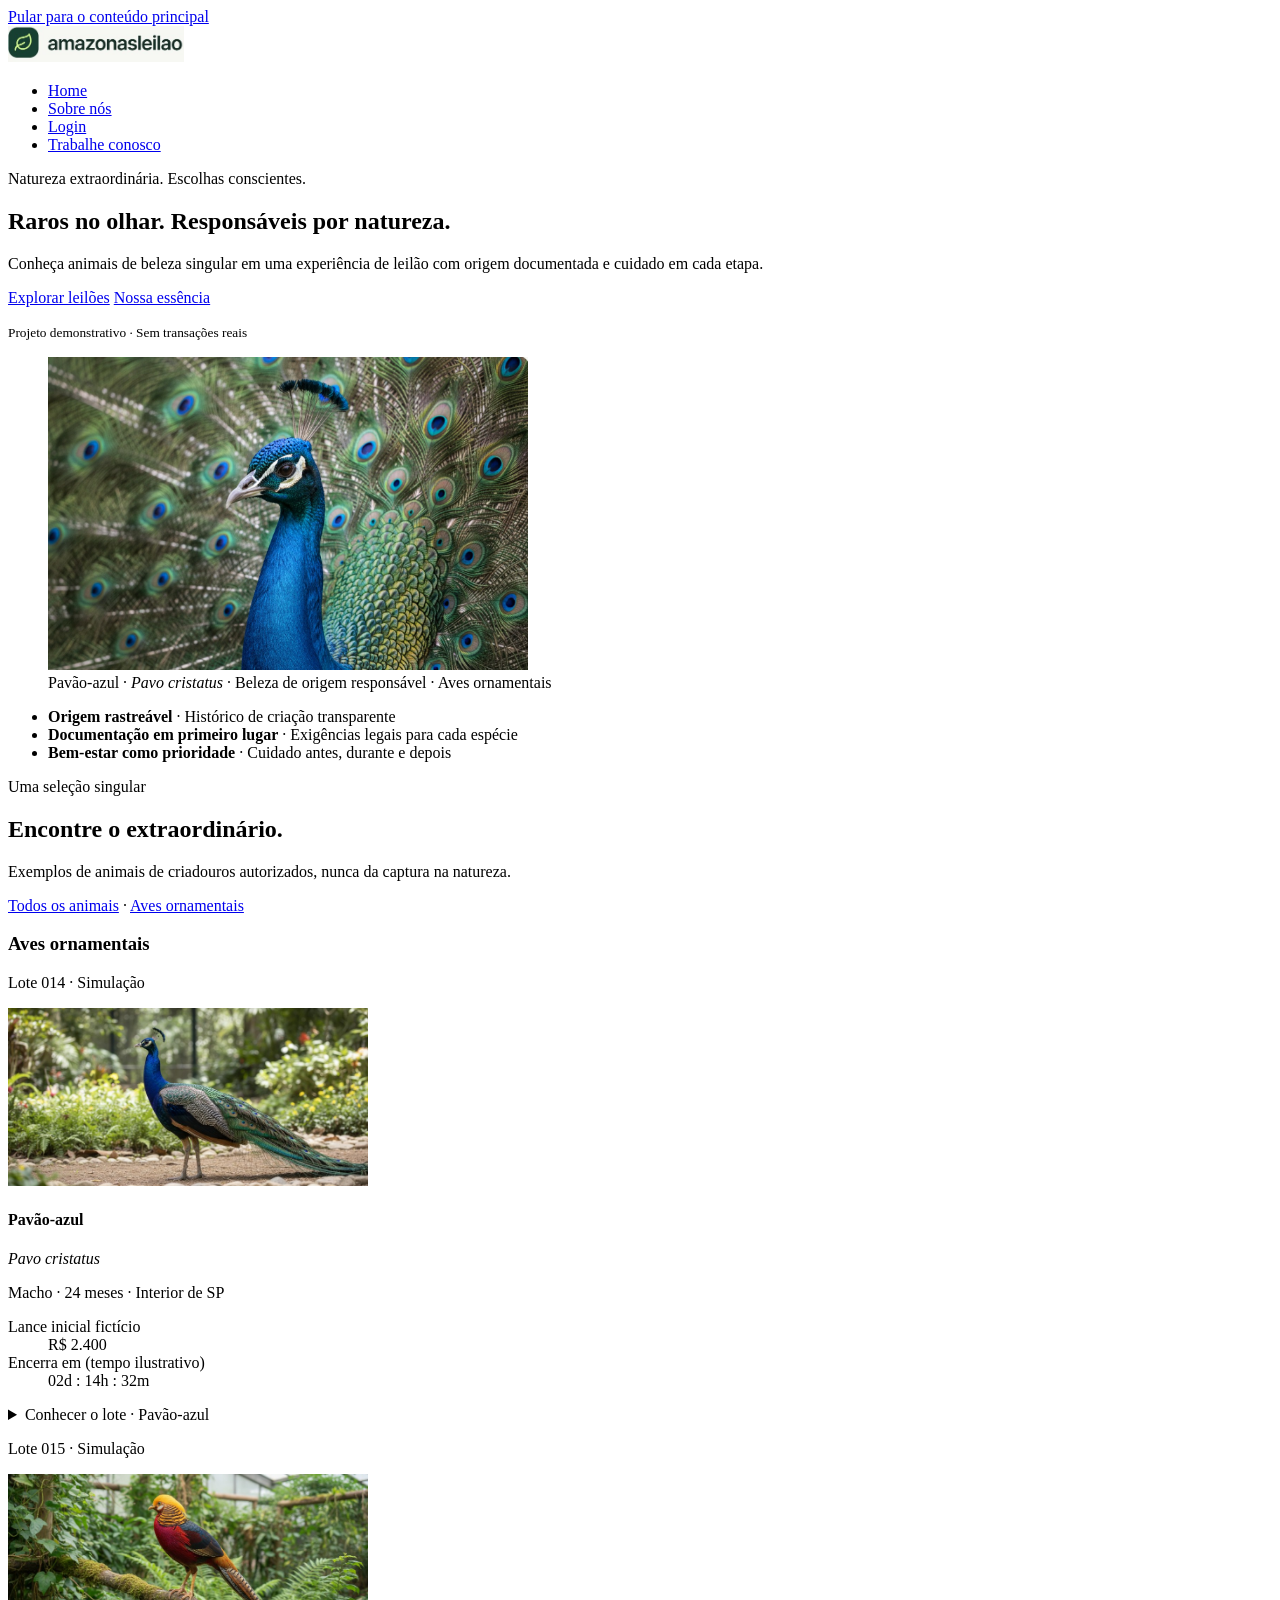
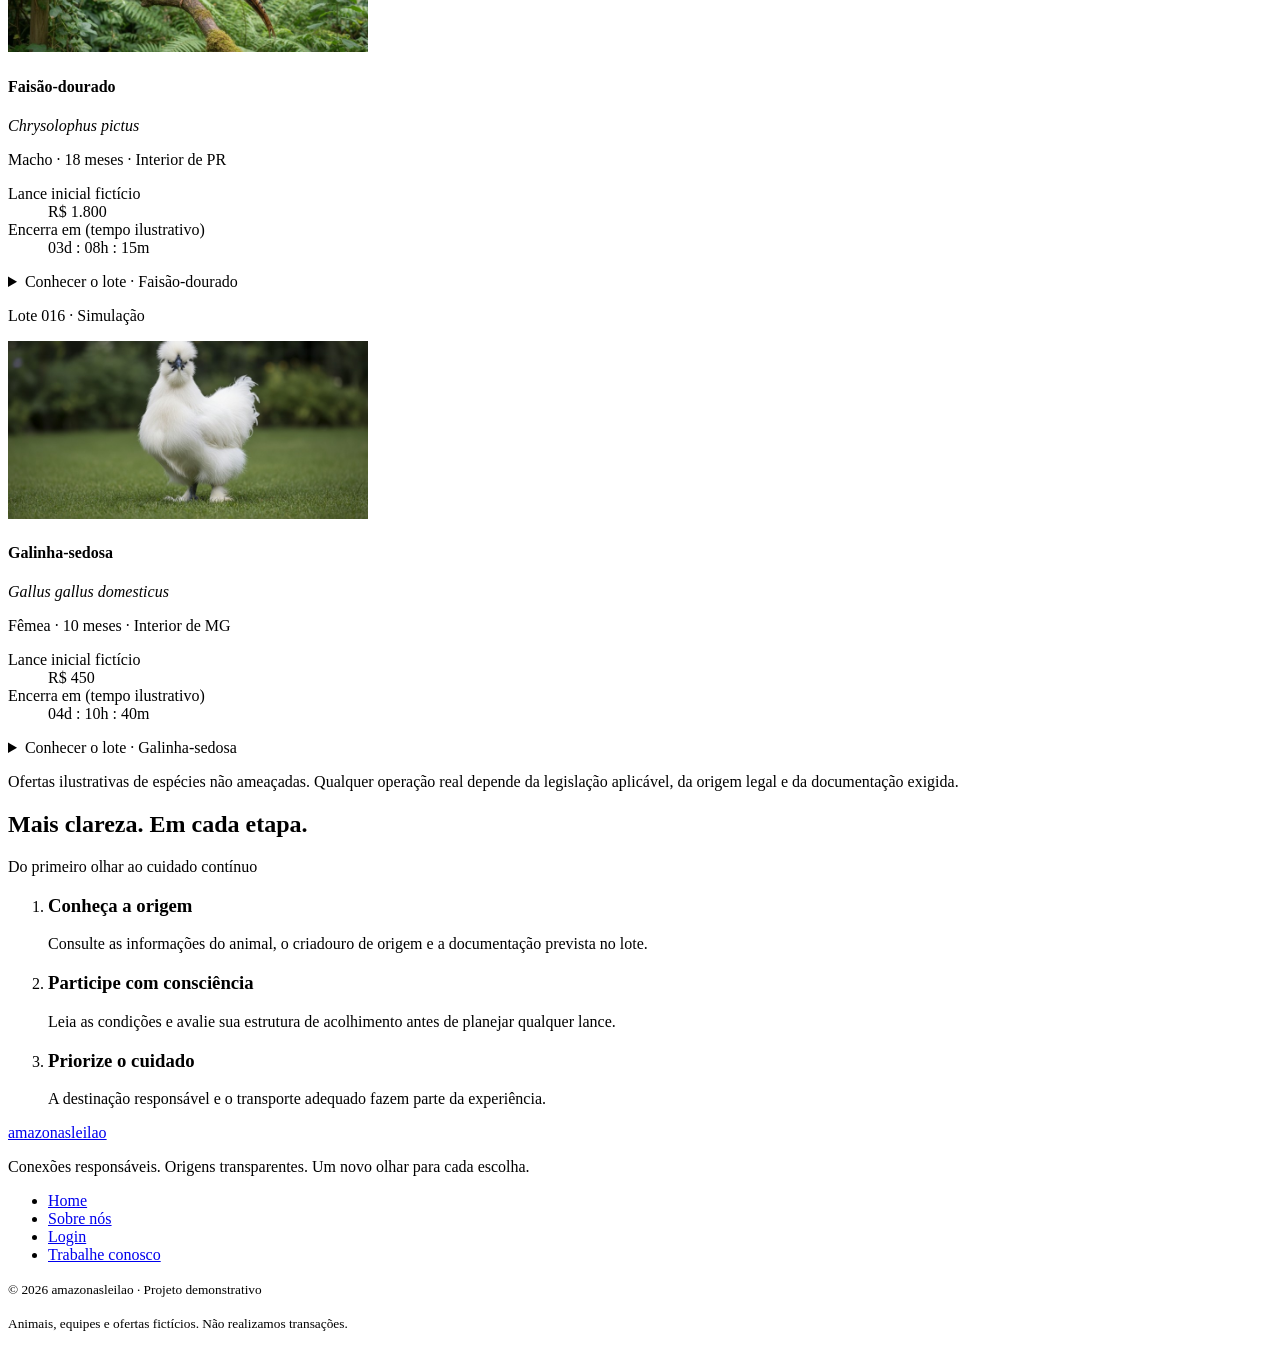
==== docs/index.html @ 429ac083 "Organiza site em docs para GitHub Pages" ====
<!DOCTYPE html>
<html lang="pt-BR">
<head>
  <meta charset="UTF-8">
  <meta name="viewport" content="width=device-width, initial-scale=1.0">
  <meta name="description" content="Amazonasleilao: conexões responsáveis, origens transparentes. Projeto demonstrativo de leilões de animais de criação.">
  <title>Home | Amazonasleilao</title>
</head>
<body>
  <a href="#conteudo">Pular para o conteúdo principal</a>
  <header>
    <a href="index.html"><img src="imagens/logo.jpg" alt="Amazonasleilao · página inicial" width="176" loading="lazy"></a>
    <nav aria-label="Navegação principal"><ul>
      <li><a href="index.html" aria-current="page">Home</a></li>
      <li><a href="sobre.html">Sobre nós</a></li>
      <li><a href="login.html">Login</a></li>
      <li><a href="trabalhe-conosco.html">Trabalhe conosco</a></li>
</ul></nav>
  </header>
  <main id="conteudo" tabindex="-1">
    <section aria-labelledby="apresentacao">
      <p>Natureza extraordinária. Escolhas conscientes.</p>
      <h1 id="apresentacao">Raros no olhar. Responsáveis por natureza.</h1>
      <p>Conheça animais de beleza singular em uma experiência de leilão com origem documentada e cuidado em cada etapa.</p>
      <p><a href="#leiloes">Explorar leilões</a> <a href="sobre.html">Nossa essência</a></p>
      <p><small>Projeto demonstrativo · Sem transações reais</small></p>
      <figure><img src="imagens/pavao-destaque.jpg" alt="Pavão-azul com a cauda aberta, exibindo suas penas azuis e verdes." width="480" loading="lazy"><figcaption>Pavão-azul · <i lang="la">Pavo cristatus</i> · Beleza de origem responsável · Aves ornamentais</figcaption></figure>
      <ul>
        <li><strong>Origem rastreável</strong> · Histórico de criação transparente</li>
        <li><strong>Documentação em primeiro lugar</strong> · Exigências legais para cada espécie</li>
        <li><strong>Bem-estar como prioridade</strong> · Cuidado antes, durante e depois</li>
      </ul>
    </section>
    <section id="leiloes" aria-labelledby="selecao">
      <p>Uma seleção singular</p>
      <h2 id="selecao">Encontre o extraordinário.</h2>
      <p>Exemplos de animais de criadouros autorizados, nunca da captura na natureza.</p>
      <nav aria-label="Categorias de animais"><a href="#lotes">Todos os animais</a> · <a href="#aves-ornamentais">Aves ornamentais</a></nav>
      <div id="lotes">
      <section id="aves-ornamentais" aria-labelledby="titulo-aves">
      <h3 id="titulo-aves">Aves ornamentais</h3>
      <article id="lote-014" aria-labelledby="nome-014">
        <p>Lote 014 · Simulação</p>
        <img src="imagens/pavao-azul.jpg" alt="Pavão-azul em um ambiente arborizado de criação." width="360" loading="lazy">
        <h4 id="nome-014">Pavão-azul</h4>
        <p><i lang="la">Pavo cristatus</i></p><p>Macho · 24 meses · Interior de SP</p>
        <dl><dt>Lance inicial fictício</dt><dd>R$ 2.400</dd><dt>Encerra em (tempo ilustrativo)</dt><dd>02d : 14h : 32m</dd></dl>
        <details><summary>Conhecer o lote · Pavão-azul</summary><p>Oferta ilustrativa. Consulte as informações do animal, o criadouro de origem e a documentação prevista no lote antes de planejar qualquer lance.</p><p><a href="login.html">Entrar para acompanhar sua seleção</a></p></details>
      </article>
      <article id="lote-015" aria-labelledby="nome-015">
        <p>Lote 015 · Simulação</p>
        <img src="imagens/faisao-dourado.jpg" alt="Faisão-dourado em um ambiente arborizado de criação." width="360" loading="lazy">
        <h4 id="nome-015">Faisão-dourado</h4>
        <p><i lang="la">Chrysolophus pictus</i></p><p>Macho · 18 meses · Interior de PR</p>
        <dl><dt>Lance inicial fictício</dt><dd>R$ 1.800</dd><dt>Encerra em (tempo ilustrativo)</dt><dd>03d : 08h : 15m</dd></dl>
        <details><summary>Conhecer o lote · Faisão-dourado</summary><p>Oferta ilustrativa. Consulte as informações do animal, o criadouro de origem e a documentação prevista no lote antes de planejar qualquer lance.</p><p><a href="login.html">Entrar para acompanhar sua seleção</a></p></details>
      </article>
      <article id="lote-016" aria-labelledby="nome-016">
        <p>Lote 016 · Simulação</p>
        <img src="imagens/galinha-sedosa.jpg" alt="Galinha-sedosa em um ambiente arborizado de criação." width="360" loading="lazy">
        <h4 id="nome-016">Galinha-sedosa</h4>
        <p><i lang="la">Gallus gallus domesticus</i></p><p>Fêmea · 10 meses · Interior de MG</p>
        <dl><dt>Lance inicial fictício</dt><dd>R$ 450</dd><dt>Encerra em (tempo ilustrativo)</dt><dd>04d : 10h : 40m</dd></dl>
        <details><summary>Conhecer o lote · Galinha-sedosa</summary><p>Oferta ilustrativa. Consulte as informações do animal, o criadouro de origem e a documentação prevista no lote antes de planejar qualquer lance.</p><p><a href="login.html">Entrar para acompanhar sua seleção</a></p></details>
      </article>
      </section>
      </div>
      <aside aria-label="Informações sobre as ofertas"><p>Ofertas ilustrativas de espécies não ameaçadas. Qualquer operação real depende da legislação aplicável, da origem legal e da documentação exigida.</p></aside>
    </section>
    <section aria-labelledby="etapas">
      <h2 id="etapas">Mais clareza. Em cada etapa.</h2><p>Do primeiro olhar ao cuidado contínuo</p>
      <ol>
        <li><h3>Conheça a origem</h3><p>Consulte as informações do animal, o criadouro de origem e a documentação prevista no lote.</p></li>
        <li><h3>Participe com consciência</h3><p>Leia as condições e avalie sua estrutura de acolhimento antes de planejar qualquer lance.</p></li>
        <li><h3>Priorize o cuidado</h3><p>A destinação responsável e o transporte adequado fazem parte da experiência.</p></li>
      </ol>
    </section>
  </main>
  <footer>
    <p><a href="index.html">amazonasleilao</a></p>
    <p>Conexões responsáveis. Origens transparentes. Um novo olhar para cada escolha.</p>
    <nav aria-label="Navegação do rodapé"><ul>
      <li><a href="index.html" aria-current="page">Home</a></li>
      <li><a href="sobre.html">Sobre nós</a></li>
      <li><a href="login.html">Login</a></li>
      <li><a href="trabalhe-conosco.html">Trabalhe conosco</a></li>
</ul></nav>
    <p><small>&copy; 2026 amazonasleilao · Projeto demonstrativo</small></p>
    <p><small>Animais, equipes e ofertas fictícios. Não realizamos transações.</small></p>
  </footer>
</body>
</html>
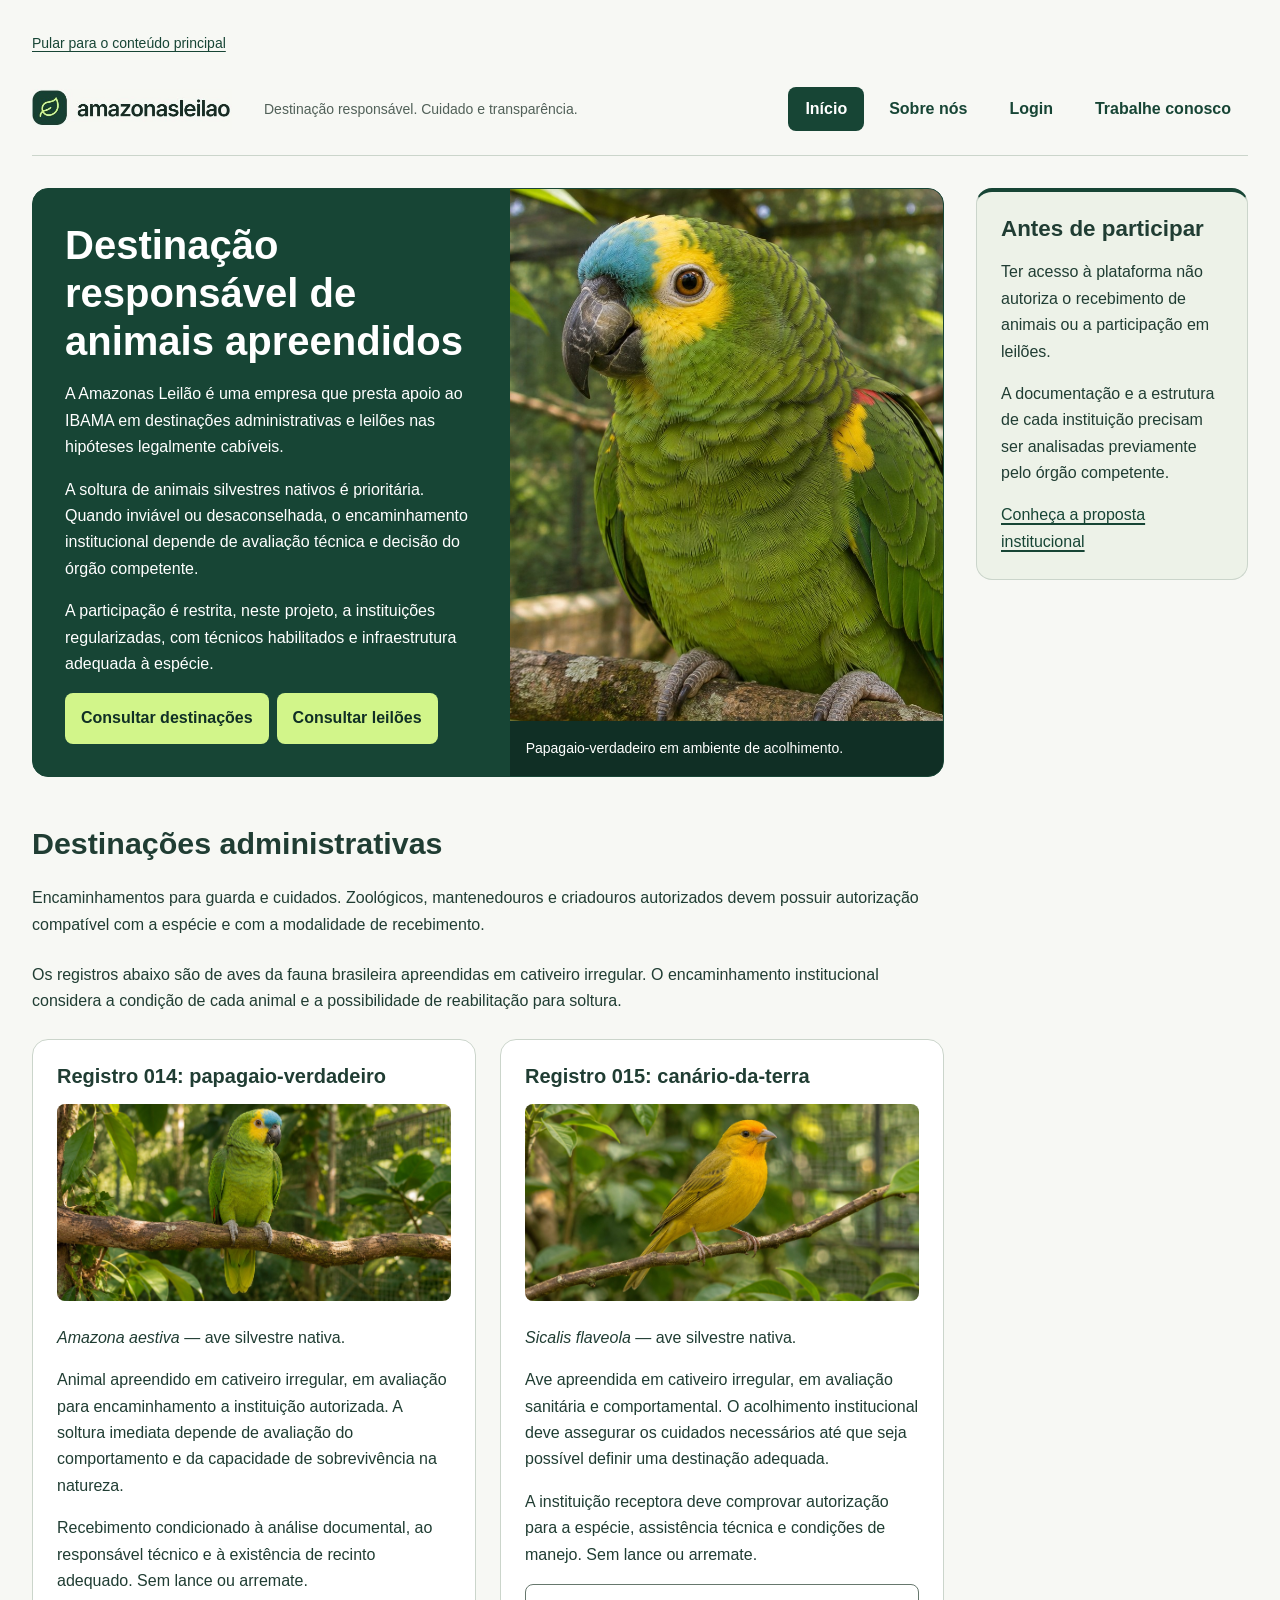
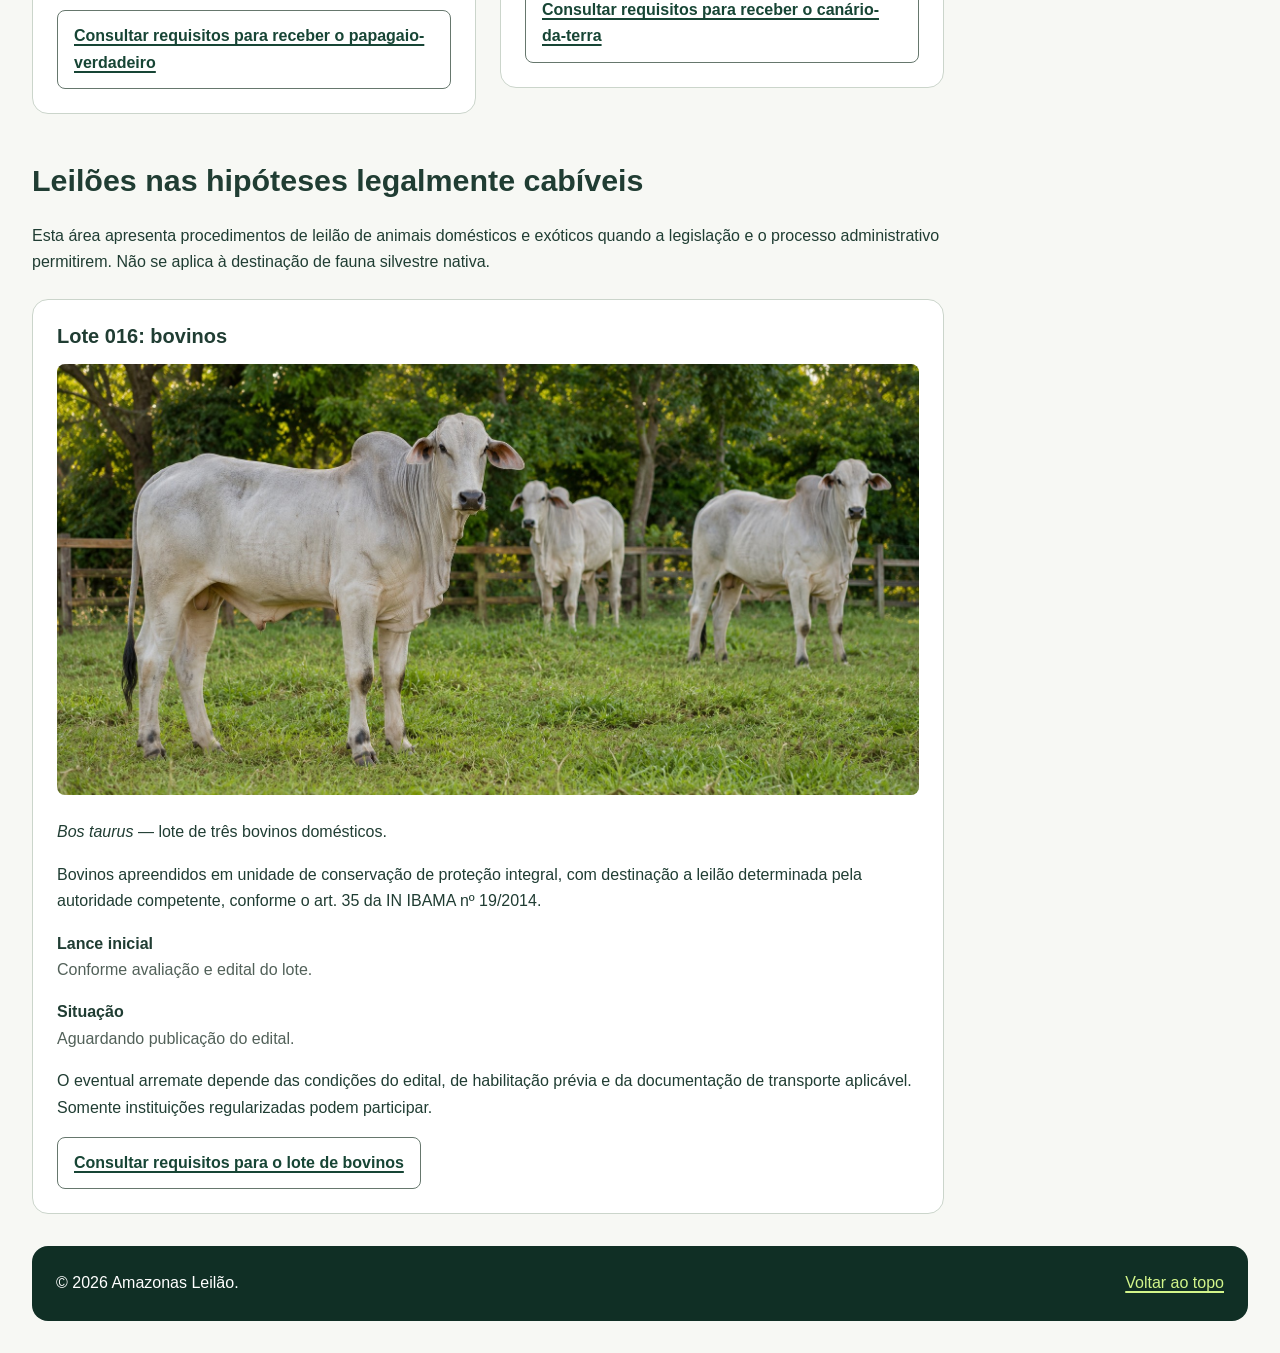
==== commit 39e51c29: "Restaura versao com CSS da segunda entrega em docs" ====
--- a/docs/index.html
+++ b/docs/index.html
@@ -3,90 +3,87 @@
 <head>
   <meta charset="UTF-8">
   <meta name="viewport" content="width=device-width, initial-scale=1.0">
-  <meta name="description" content="Amazonasleilao: conexões responsáveis, origens transparentes. Projeto demonstrativo de leilões de animais de criação.">
-  <title>Home | Amazonasleilao</title>
+  <meta name="description" content="Destinações administrativas e leilões demonstrativos de animais apreendidos.">
+  <title>Início | Amazonas Leilão</title>
+  <link rel="stylesheet" href="index.css">
 </head>
-<body>
-  <a href="#conteudo">Pular para o conteúdo principal</a>
-  <header>
-    <a href="index.html"><img src="imagens/logo.jpg" alt="Amazonasleilao · página inicial" width="176" loading="lazy"></a>
-    <nav aria-label="Navegação principal"><ul>
-      <li><a href="index.html" aria-current="page">Home</a></li>
-      <li><a href="sobre.html">Sobre nós</a></li>
-      <li><a href="login.html">Login</a></li>
-      <li><a href="trabalhe-conosco.html">Trabalhe conosco</a></li>
-</ul></nav>
+<body class="inicio">
+  <a class="pular" href="#conteudo">Pular para o conteúdo principal</a>
+  <header id="topo">
+    <a class="logo" href="index.html"><img src="imagens/logo.jpg" alt="Amazonas Leilão, página inicial" width="176"></a>
+    <p>Destinação responsável. Cuidado e transparência.</p>
+    <nav aria-label="Navegação principal">
+      <ul>
+        <li><a href="index.html" aria-current="page">Início</a></li>
+        <li><a href="sobre.html">Sobre nós</a></li>
+        <li><a href="login.html">Login</a></li>
+        <li><a href="trabalhe-conosco.html">Trabalhe conosco</a></li>
+      </ul>
+    </nav>
   </header>
   <main id="conteudo" tabindex="-1">
-    <section aria-labelledby="apresentacao">
-      <p>Natureza extraordinária. Escolhas conscientes.</p>
-      <h1 id="apresentacao">Raros no olhar. Responsáveis por natureza.</h1>
-      <p>Conheça animais de beleza singular em uma experiência de leilão com origem documentada e cuidado em cada etapa.</p>
-      <p><a href="#leiloes">Explorar leilões</a> <a href="sobre.html">Nossa essência</a></p>
-      <p><small>Projeto demonstrativo · Sem transações reais</small></p>
-      <figure><img src="imagens/pavao-destaque.jpg" alt="Pavão-azul com a cauda aberta, exibindo suas penas azuis e verdes." width="480" loading="lazy"><figcaption>Pavão-azul · <i lang="la">Pavo cristatus</i> · Beleza de origem responsável · Aves ornamentais</figcaption></figure>
-      <ul>
-        <li><strong>Origem rastreável</strong> · Histórico de criação transparente</li>
-        <li><strong>Documentação em primeiro lugar</strong> · Exigências legais para cada espécie</li>
-        <li><strong>Bem-estar como prioridade</strong> · Cuidado antes, durante e depois</li>
-      </ul>
+    <section class="apresentacao">
+      <div class="apresentacao-texto">
+        <h1>Destinação responsável de animais apreendidos</h1>
+        <p>A Amazonas Leilão é uma empresa que presta apoio ao IBAMA em destinações administrativas e leilões nas hipóteses legalmente cabíveis.</p>
+        <p>A soltura de animais silvestres nativos é prioritária. Quando inviável ou desaconselhada, o encaminhamento institucional depende de avaliação técnica e decisão do órgão competente.</p>
+        <p>A participação é restrita, neste projeto, a instituições regularizadas, com técnicos habilitados e infraestrutura adequada à espécie.</p>
+        <p class="acoes"><a href="#destinacoes">Consultar destinações</a><a href="#leiloes">Consultar leilões</a></p>
+      </div>
+      <figure>
+        <img src="imagens/papagaio-destaque.jpg" alt="Papagaio-verdadeiro com testa azul e face amarela, pousado em um galho." width="480">
+        <figcaption>Papagaio-verdadeiro em ambiente de acolhimento.</figcaption>
+      </figure>
     </section>
-    <section id="leiloes" aria-labelledby="selecao">
-      <p>Uma seleção singular</p>
-      <h2 id="selecao">Encontre o extraordinário.</h2>
-      <p>Exemplos de animais de criadouros autorizados, nunca da captura na natureza.</p>
-      <nav aria-label="Categorias de animais"><a href="#lotes">Todos os animais</a> · <a href="#aves-ornamentais">Aves ornamentais</a></nav>
-      <div id="lotes">
-      <section id="aves-ornamentais" aria-labelledby="titulo-aves">
-      <h3 id="titulo-aves">Aves ornamentais</h3>
-      <article id="lote-014" aria-labelledby="nome-014">
-        <p>Lote 014 · Simulação</p>
-        <img src="imagens/pavao-azul.jpg" alt="Pavão-azul em um ambiente arborizado de criação." width="360" loading="lazy">
-        <h4 id="nome-014">Pavão-azul</h4>
-        <p><i lang="la">Pavo cristatus</i></p><p>Macho · 24 meses · Interior de SP</p>
-        <dl><dt>Lance inicial fictício</dt><dd>R$ 2.400</dd><dt>Encerra em (tempo ilustrativo)</dt><dd>02d : 14h : 32m</dd></dl>
-        <details><summary>Conhecer o lote · Pavão-azul</summary><p>Oferta ilustrativa. Consulte as informações do animal, o criadouro de origem e a documentação prevista no lote antes de planejar qualquer lance.</p><p><a href="login.html">Entrar para acompanhar sua seleção</a></p></details>
+    <section id="destinacoes" class="grade lotes">
+      <h2>Destinações administrativas</h2>
+      <p>Encaminhamentos para guarda e cuidados. Zoológicos, mantenedouros e criadouros autorizados devem possuir autorização compatível com a espécie e com a modalidade de recebimento.</p>
+      <p>Os registros abaixo são de aves da fauna brasileira apreendidas em cativeiro irregular. O encaminhamento institucional considera a condição de cada animal e a possibilidade de reabilitação para soltura.</p>
+      <article>
+        <h3>Registro 014: papagaio-verdadeiro</h3>
+        <img src="imagens/papagaio-verdadeiro.jpg" alt="Papagaio-verdadeiro de plumagem verde, testa azul e face amarela sobre um galho." width="360" loading="lazy">
+        <p><i lang="la">Amazona aestiva</i> — ave silvestre nativa.</p>
+        <p>Animal apreendido em cativeiro irregular, em avaliação para encaminhamento a instituição autorizada. A soltura imediata depende de avaliação do comportamento e da capacidade de sobrevivência na natureza.</p>
+        <p>Recebimento condicionado à análise documental, ao responsável técnico e à existência de recinto adequado. Sem lance ou arremate.</p>
+        <a href="login.html">Consultar requisitos para receber o papagaio-verdadeiro</a>
       </article>
-      <article id="lote-015" aria-labelledby="nome-015">
-        <p>Lote 015 · Simulação</p>
-        <img src="imagens/faisao-dourado.jpg" alt="Faisão-dourado em um ambiente arborizado de criação." width="360" loading="lazy">
-        <h4 id="nome-015">Faisão-dourado</h4>
-        <p><i lang="la">Chrysolophus pictus</i></p><p>Macho · 18 meses · Interior de PR</p>
-        <dl><dt>Lance inicial fictício</dt><dd>R$ 1.800</dd><dt>Encerra em (tempo ilustrativo)</dt><dd>03d : 08h : 15m</dd></dl>
-        <details><summary>Conhecer o lote · Faisão-dourado</summary><p>Oferta ilustrativa. Consulte as informações do animal, o criadouro de origem e a documentação prevista no lote antes de planejar qualquer lance.</p><p><a href="login.html">Entrar para acompanhar sua seleção</a></p></details>
+      <article>
+        <h3>Registro 015: canário-da-terra</h3>
+        <img src="imagens/canario-da-terra.jpg" alt="Canário-da-terra de plumagem amarela e testa alaranjada pousado em um galho." width="360" loading="lazy">
+        <p><i lang="la">Sicalis flaveola</i> — ave silvestre nativa.</p>
+        <p>Ave apreendida em cativeiro irregular, em avaliação sanitária e comportamental. O acolhimento institucional deve assegurar os cuidados necessários até que seja possível definir uma destinação adequada.</p>
+        <p>A instituição receptora deve comprovar autorização para a espécie, assistência técnica e condições de manejo. Sem lance ou arremate.</p>
+        <a href="login.html">Consultar requisitos para receber o canário-da-terra</a>
       </article>
-      <article id="lote-016" aria-labelledby="nome-016">
-        <p>Lote 016 · Simulação</p>
-        <img src="imagens/galinha-sedosa.jpg" alt="Galinha-sedosa em um ambiente arborizado de criação." width="360" loading="lazy">
-        <h4 id="nome-016">Galinha-sedosa</h4>
-        <p><i lang="la">Gallus gallus domesticus</i></p><p>Fêmea · 10 meses · Interior de MG</p>
-        <dl><dt>Lance inicial fictício</dt><dd>R$ 450</dd><dt>Encerra em (tempo ilustrativo)</dt><dd>04d : 10h : 40m</dd></dl>
-        <details><summary>Conhecer o lote · Galinha-sedosa</summary><p>Oferta ilustrativa. Consulte as informações do animal, o criadouro de origem e a documentação prevista no lote antes de planejar qualquer lance.</p><p><a href="login.html">Entrar para acompanhar sua seleção</a></p></details>
+    </section>
+    <section id="leiloes" class="grade lotes">
+      <h2>Leilões nas hipóteses legalmente cabíveis</h2>
+      <p>Esta área apresenta procedimentos de leilão de animais domésticos e exóticos quando a legislação e o processo administrativo permitirem. Não se aplica à destinação de fauna silvestre nativa.</p>
+      <article>
+        <h3>Lote 016: bovinos</h3>
+        <img src="imagens/bovinos.jpg" alt="Três bovinos de pelagem clara em pasto cercado, com árvores ao fundo." width="360" loading="lazy">
+        <p><i lang="la">Bos taurus</i> — lote de três bovinos domésticos.</p>
+        <p>Bovinos apreendidos em unidade de conservação de proteção integral, com destinação a leilão determinada pela autoridade competente, conforme o art. 35 da IN IBAMA nº 19/2014.</p>
+        <dl>
+          <dt>Lance inicial</dt>
+          <dd>Conforme avaliação e edital do lote.</dd>
+          <dt>Situação</dt>
+          <dd>Aguardando publicação do edital.</dd>
+        </dl>
+        <p>O eventual arremate depende das condições do edital, de habilitação prévia e da documentação de transporte aplicável. Somente instituições regularizadas podem participar.</p>
+        <a href="login.html">Consultar requisitos para o lote de bovinos</a>
       </article>
-      </section>
-      </div>
-      <aside aria-label="Informações sobre as ofertas"><p>Ofertas ilustrativas de espécies não ameaçadas. Qualquer operação real depende da legislação aplicável, da origem legal e da documentação exigida.</p></aside>
-    </section>
-    <section aria-labelledby="etapas">
-      <h2 id="etapas">Mais clareza. Em cada etapa.</h2><p>Do primeiro olhar ao cuidado contínuo</p>
-      <ol>
-        <li><h3>Conheça a origem</h3><p>Consulte as informações do animal, o criadouro de origem e a documentação prevista no lote.</p></li>
-        <li><h3>Participe com consciência</h3><p>Leia as condições e avalie sua estrutura de acolhimento antes de planejar qualquer lance.</p></li>
-        <li><h3>Priorize o cuidado</h3><p>A destinação responsável e o transporte adequado fazem parte da experiência.</p></li>
-      </ol>
     </section>
   </main>
-  <footer>
-    <p><a href="index.html">amazonasleilao</a></p>
-    <p>Conexões responsáveis. Origens transparentes. Um novo olhar para cada escolha.</p>
-    <nav aria-label="Navegação do rodapé"><ul>
-      <li><a href="index.html" aria-current="page">Home</a></li>
-      <li><a href="sobre.html">Sobre nós</a></li>
-      <li><a href="login.html">Login</a></li>
-      <li><a href="trabalhe-conosco.html">Trabalhe conosco</a></li>
-</ul></nav>
-    <p><small>&copy; 2026 amazonasleilao · Projeto demonstrativo</small></p>
-    <p><small>Animais, equipes e ofertas fictícios. Não realizamos transações.</small></p>
+  <aside id="lateral" aria-labelledby="titulo-lateral">
+    <h2 id="titulo-lateral">Antes de participar</h2>
+    <p>Ter acesso à plataforma não autoriza o recebimento de animais ou a participação em leilões.</p>
+    <p>A documentação e a estrutura de cada instituição precisam ser analisadas previamente pelo órgão competente.</p>
+    <a href="sobre.html">Conheça a proposta institucional</a>
+  </aside>
+  <footer id="rodape">
+    <p>&copy; 2026 Amazonas Leilão.</p>
+    <a href="#topo">Voltar ao topo</a>
   </footer>
 </body>
 </html>
--- a/docs/index.css
+++ b/docs/index.css
@@ -0,0 +1,422 @@
+/* Estilos da página index.html. */
+
+:root {
+  --cor-fundo: #f7f8f4;
+  --cor-superficie: #ffffff;
+  --cor-suave: #edf2e8;
+  --cor-texto: #203d33;
+  --cor-secundaria: #526159;
+  --cor-verde: #174535;
+  --cor-verde-escuro: #102f25;
+  --cor-destaque: #d2f58a;
+  --cor-borda: #cbd5cb;
+  --cor-controle: #66776d;
+  --cor-foco: #805400;
+  --espaco-1: 0.5rem;
+  --espaco-2: 1rem;
+  --espaco-3: 1.5rem;
+  --espaco-4: 2rem;
+  --espaco-5: 3rem;
+  --raio: 1rem;
+  --largura-site: 90rem;
+}
+
+* {
+  box-sizing: border-box;
+}
+
+html {
+  background: var(--cor-fundo);
+  scroll-padding-top: var(--espaco-2);
+}
+
+body {
+  display: grid;
+  grid-template-columns: minmax(0, 1fr);
+  grid-template-areas:
+    "pular"
+    "topo"
+    "conteudo"
+    "lateral"
+    "rodape";
+  gap: var(--espaco-3);
+  max-width: var(--largura-site);
+  min-height: 100vh;
+  margin: 0 auto;
+  padding: var(--espaco-2);
+  color: var(--cor-texto);
+  font-family: Arial, Helvetica, sans-serif;
+  font-size: 1rem;
+  line-height: 1.65;
+  overflow-wrap: anywhere;
+}
+
+body > *, main > *, section > *, article > * {
+  min-width: 0;
+}
+
+h1, h2, h3 {
+  margin: 0 0 var(--espaco-2);
+  line-height: 1.2;
+  font-weight: 600;
+  text-wrap: balance;
+}
+
+h1 {
+  font-size: 2rem;
+}
+
+h2 {
+  font-size: 1.65rem;
+}
+
+h3 {
+  font-size: 1.25rem;
+}
+
+p, ul, dl {
+  margin: 0 0 var(--espaco-2);
+}
+
+ul {
+  padding-left: var(--espaco-3);
+}
+
+li + li {
+  margin-top: var(--espaco-1);
+}
+
+figure {
+  margin: 0;
+}
+
+img {
+  display: block; max-width: 100%; height: auto;
+}
+
+figcaption {
+  padding: var(--espaco-2); font-size: 0.875rem;
+}
+
+a {
+  color: var(--cor-verde);
+  text-decoration-thickness: 0.1em;
+  text-underline-offset: 0.2em;
+}
+
+a:hover {
+  text-decoration-thickness: 0.16em;
+}
+
+:focus-visible {
+  outline: 3px solid var(--cor-foco);
+  outline-offset: 4px;
+}
+
+.pular {
+  grid-area: pular;
+  justify-self: start;
+  display: inline-block;
+  font-size: 0.875rem;
+}
+
+#topo {
+  grid-area: topo;
+  display: flex;
+  flex-wrap: wrap;
+  align-items: center;
+  gap: var(--espaco-2) var(--espaco-3);
+  padding-bottom: var(--espaco-3);
+  border-bottom: 1px solid var(--cor-borda);
+}
+
+.logo {
+  display: inline-block; flex-shrink: 0;
+}
+
+.logo img {
+  width: 12.5rem;
+}
+
+#topo > p {
+  flex-basis: 100%; margin: 0; color: var(--cor-secundaria); font-size: 0.875rem;
+}
+
+#topo nav {
+  flex-basis: 100%;
+}
+
+#topo nav ul {
+  display: flex;
+  flex-wrap: wrap;
+  gap: var(--espaco-1);
+  margin: 0;
+  padding: 0;
+  list-style: none;
+}
+
+#topo nav li {
+  flex: 1 1 calc(50% - var(--espaco-1)); margin: 0;
+}
+
+#topo nav a {
+  display: flex;
+  align-items: center;
+  justify-content: center;
+  min-height: 2.75rem;
+  padding: var(--espaco-1) var(--espaco-2);
+  border: 1px solid transparent;
+  border-radius: 0.5rem;
+  text-decoration: none;
+  font-weight: 600;
+}
+
+#topo nav a:hover {
+  background: var(--cor-suave);
+}
+
+#topo nav a[aria-current="page"] {
+  color: var(--cor-superficie); background: var(--cor-verde);
+}
+
+#conteudo {
+  grid-area: conteudo;
+  display: grid;
+  grid-template-columns: minmax(0, 1fr);
+  align-content: start;
+  gap: var(--espaco-5);
+}
+
+.apresentacao {
+  display: grid;
+  grid-template-columns: minmax(0, 1fr);
+  gap: var(--espaco-3);
+  overflow: hidden;
+  border: 1px solid var(--cor-borda);
+  border-radius: var(--raio);
+  background: var(--cor-superficie);
+}
+
+.apresentacao-texto {
+  padding: var(--espaco-3);
+}
+
+.apresentacao-texto > :last-child {
+  margin-bottom: 0;
+}
+
+.apresentacao figure img {
+  width: 100%; aspect-ratio: 4 / 3; object-fit: cover;
+}
+
+.apresentacao figure {
+  align-self: stretch; background: var(--cor-verde-escuro);
+}
+
+.apresentacao figcaption {
+  color: var(--cor-superficie);
+}
+
+.inicio .apresentacao {
+  color: var(--cor-superficie); background: var(--cor-verde); border-color: var(--cor-verde);
+}
+
+.acoes {
+  display: flex; flex-wrap: wrap; gap: var(--espaco-1);
+}
+
+.acoes a, article > a {
+  display: inline-block;
+  padding: 0.75rem var(--espaco-2);
+  border-radius: 0.5rem;
+  font-weight: 600;
+}
+
+.acoes a {
+  color: var(--cor-verde-escuro); background: var(--cor-destaque); text-decoration: none;
+}
+
+.acoes a:hover {
+  text-decoration: underline;
+}
+
+.inicio .apresentacao :focus-visible {
+  outline-color: var(--cor-destaque);
+}
+
+.grade {
+  display: grid;
+  grid-template-columns: minmax(0, 1fr);
+  gap: var(--espaco-3);
+  align-items: start;
+}
+
+.grade > h2, .grade > p {
+  grid-column: 1 / -1; margin-bottom: 0;
+}
+
+article {
+  padding: var(--espaco-3);
+  border: 1px solid var(--cor-borda);
+  border-radius: var(--raio);
+  background: var(--cor-superficie);
+}
+
+article > :last-child {
+  margin-bottom: 0;
+}
+
+.lotes article > img {
+  width: 100%; aspect-ratio: 2 / 1; object-fit: cover; margin-bottom: var(--espaco-3); border-radius: 0.5rem;
+}
+
+article > a {
+  border: 1px solid var(--cor-controle);
+}
+
+article > a:hover {
+  background: var(--cor-suave);
+}
+
+dt {
+  font-weight: 600;
+}
+
+dd {
+  margin: 0 0 var(--espaco-2); color: var(--cor-secundaria);
+}
+
+#lateral {
+  grid-area: lateral;
+  align-self: start;
+  padding: var(--espaco-3);
+  border: 1px solid var(--cor-borda);
+  border-top: 4px solid var(--cor-verde);
+  border-radius: var(--raio);
+  background: var(--cor-suave);
+}
+
+#lateral h2 {
+  font-size: 1.4rem;
+}
+
+#lateral > :last-child {
+  margin-bottom: 0;
+}
+
+#rodape {
+  grid-area: rodape;
+  display: flex;
+  flex-wrap: wrap;
+  align-items: center;
+  justify-content: space-between;
+  gap: var(--espaco-2);
+  padding: var(--espaco-3);
+  border-radius: var(--raio);
+  color: var(--cor-superficie);
+  background: var(--cor-verde-escuro);
+}
+
+#rodape p {
+  margin: 0;
+}
+
+#rodape a {
+  color: var(--cor-destaque);
+}
+
+#rodape :focus-visible {
+  outline-color: var(--cor-destaque);
+}
+
+@media (max-width: 480px) {
+  body {
+    gap: var(--espaco-2);
+  }
+
+  h1 {
+    font-size: 1.8rem;
+  }
+
+  .apresentacao-texto, article, #lateral {
+    padding: var(--espaco-2);
+  }
+
+  .acoes a {
+    width: 100%; text-align: center;
+  }
+}
+
+@media (min-width: 768px) {
+  body {
+    padding: var(--espaco-3); gap: var(--espaco-4);
+  }
+
+  h1 {
+    font-size: 2.5rem;
+  }
+
+  h2 {
+    font-size: 1.9rem;
+  }
+
+  #topo nav {
+    flex-basis: auto; margin-left: auto;
+  }
+
+  #topo nav li {
+    flex: 0 1 auto;
+  }
+
+  #topo > p {
+    order: 1;
+  }
+
+  .apresentacao {
+    grid-template-columns: minmax(0, 1.1fr) minmax(0, 1fr); gap: 0;
+  }
+
+  .apresentacao-texto {
+    padding: var(--espaco-4);
+  }
+
+  .apresentacao figure {
+    display: grid; grid-template-rows: 1fr auto;
+  }
+
+  .apresentacao figure img {
+    height: 100%; min-height: 22rem;
+  }
+
+  .lotes {
+    grid-template-columns: repeat(2, minmax(0, 1fr));
+  }
+
+  #leiloes > article {
+    grid-column: 1 / -1;
+  }
+}
+
+@media (min-width: 1200px) {
+  body {
+    grid-template-columns: minmax(0, 1fr) 17rem;
+      grid-template-areas:
+        "pular pular"
+        "topo topo"
+        "conteudo lateral"
+        "rodape rodape";
+      padding: var(--espaco-4);
+  }
+
+  #topo {
+    column-gap: var(--espaco-4);
+  }
+
+  #topo > p {
+    flex: 1 1 12rem; order: 0;
+  }
+
+  #topo nav {
+    flex: 0 1 auto;
+  }
+}
